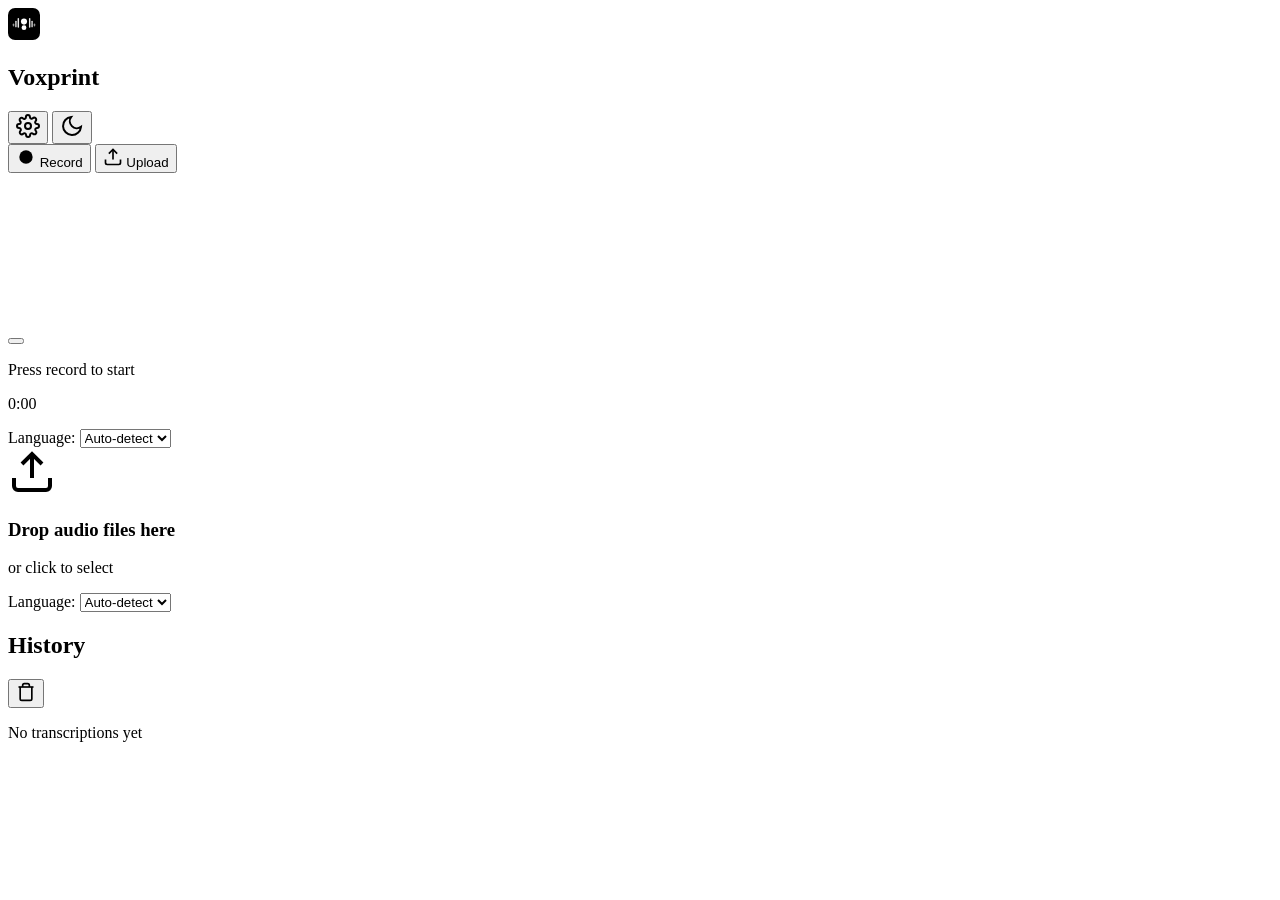
==== docs/app.html @ d233daf8 "fix: hide in-app title in embedded landing demo App name was duplicated: once as the landing-page ca" ====
<!DOCTYPE html>
<html lang="en">
<head>
    <meta charset="UTF-8">
    <meta name="viewport" content="width=device-width, initial-scale=1.0">
    <title>Voxprint: On-Device Transcription</title>
    <meta name="description" content="Transcribe speech, music, and audio files entirely on-device. No account, no cloud, no subscription.">
    <meta property="og:title" content="Voxprint: On-Device Transcription">
    <meta property="og:description" content="Voice to text, nothing leaves your device.">
    <link rel="stylesheet" href="styles.css">
    <style>.embed .navbar-title{display:none}</style>
    <script>if(/[?&]embed\b/.test(location.search))document.documentElement.classList.add('embed')</script>
</head>
<body>
    <div class="app-container">
        <!-- Navigation -->
        <nav class="navbar">
            <div class="navbar-content">
                <div class="navbar-left">
                    <svg class="navbar-icon" viewBox="0 0 200 200" width="32" height="32">
                        <rect width="200" height="200" rx="44" fill="#000000"/>
                        <circle cx="100" cy="85" r="19" fill="#ffffff"/>
                        <circle cx="100" cy="123" r="15" fill="#ffffff"/>
                        <rect x="30" y="97" width="9" height="18" rx="4.5" fill="#9a9a9a"/>
                        <rect x="45" y="79" width="9" height="42" rx="4.5" fill="#d8d8d8"/>
                        <rect x="60" y="63" width="9" height="60" rx="4.5" fill="#e8e8e8"/>
                        <rect x="131" y="63" width="9" height="60" rx="4.5" fill="#e8e8e8"/>
                        <rect x="146" y="79" width="9" height="42" rx="4.5" fill="#d8d8d8"/>
                        <rect x="161" y="97" width="9" height="18" rx="4.5" fill="#9a9a9a"/>
                    </svg>
                    <h1 class="navbar-title">Voxprint</h1>
                </div>
                <div class="navbar-right">
                    <button class="btn-icon" id="settingsBtn" title="Settings">
                        <svg width="24" height="24" viewBox="0 0 24 24" fill="none" stroke="currentColor" stroke-width="2">
                            <path d="M12 15a3 3 0 1 0 0-6 3 3 0 0 0 0 6Z"></path>
                            <path d="M19.4 15a1.65 1.65 0 0 0 .33 1.82l.06.06a2 2 0 1 1-2.83 2.83l-.06-.06a1.65 1.65 0 0 0-1.82-.33 1.65 1.65 0 0 0-1 1.51V21a2 2 0 1 1-4 0v-.09a1.65 1.65 0 0 0-1-1.51 1.65 1.65 0 0 0-1.82.33l-.06.06a2 2 0 1 1-2.83-2.83l.06-.06a1.65 1.65 0 0 0 .33-1.82 1.65 1.65 0 0 0-1.51-1H3a2 2 0 1 1 0-4h.09a1.65 1.65 0 0 0 1.51-1 1.65 1.65 0 0 0-.33-1.82l-.06-.06a2 2 0 1 1 2.83-2.83l.06.06a1.65 1.65 0 0 0 1.82.33h0a1.65 1.65 0 0 0 1-1.51V3a2 2 0 1 1 4 0v.09a1.65 1.65 0 0 0 1 1.51h0a1.65 1.65 0 0 0 1.82-.33l.06-.06a2 2 0 1 1 2.83 2.83l-.06.06a1.65 1.65 0 0 0-.33 1.82v0a1.65 1.65 0 0 0 1.51 1H21a2 2 0 1 1 0 4h-.09a1.65 1.65 0 0 0-1.51 1Z"></path>
                        </svg>
                    </button>
                    <button class="btn-icon" id="themeBtn" title="Toggle dark mode">
                        <svg width="24" height="24" viewBox="0 0 24 24" fill="none" stroke="currentColor" stroke-width="2">
                            <path d="M21 12.79A9 9 0 1 1 11.21 3 7 7 0 0 0 21 12.79z"></path>
                        </svg>
                    </button>
                </div>
            </div>
        </nav>

        <!-- Main Content -->
        <div class="main-content">
            <!-- Input Tabs -->
            <div class="tabs">
                <button class="tab-btn active" data-tab="record">
                    <svg width="20" height="20" viewBox="0 0 24 24" fill="currentColor">
                        <circle cx="12" cy="12" r="8"></circle>
                    </svg>
                    Record
                </button>
                <button class="tab-btn" data-tab="upload">
                    <svg width="20" height="20" viewBox="0 0 24 24" fill="none" stroke="currentColor" stroke-width="2">
                        <path d="M21 15v4a2 2 0 0 1-2 2H5a2 2 0 0 1-2-2v-4"></path>
                        <polyline points="17 8 12 3 7 8"></polyline>
                        <line x1="12" y1="3" x2="12" y2="15"></line>
                    </svg>
                    Upload
                </button>
            </div>

            <!-- Record Tab -->
            <section id="record-tab" class="tab-content active">
                <div class="record-section">
                    <!-- Waveform Visualization -->
                    <div class="waveform-container">
                        <canvas id="waveformCanvas"></canvas>
                        <div class="waveform-bars" id="waveformBars">
                            <div class="bar"></div>
                            <div class="bar"></div>
                            <div class="bar"></div>
                            <div class="bar"></div>
                            <div class="bar"></div>
                        </div>
                    </div>

                    <!-- Record Button -->
                    <div class="record-controls">
                        <button id="recordBtn" class="btn-record">
                            <span class="record-icon"></span>
                        </button>
                        <div class="record-status">
                            <p id="recordStatus">Press record to start</p>
                            <p id="recordTime" class="record-time">0:00</p>
                        </div>
                    </div>

                    <!-- Settings Row -->
                    <div class="settings-row">
                        <div class="setting-group">
                            <label for="languageSelect">Language:</label>
                            <select id="languageSelect" class="select-control">
                                <option value="auto">Auto-detect</option>
                                <option value="en">English</option>
                                <option value="es">Spanish</option>
                                <option value="fr">French</option>
                                <option value="de">German</option>
                                <option value="it">Italian</option>
                                <option value="pt">Portuguese</option>
                                <option value="ru">Russian</option>
                                <option value="ja">Japanese</option>
                                <option value="ko">Korean</option>
                                <option value="zh">Chinese</option>
                                <option value="ar">Arabic</option>
                            </select>
                        </div>
                    </div>
                </div>
            </section>

            <!-- Upload Tab -->
            <section id="upload-tab" class="tab-content">
                <div class="upload-section">
                    <div class="upload-area" id="uploadArea">
                        <svg width="48" height="48" viewBox="0 0 24 24" fill="none" stroke="currentColor" stroke-width="2">
                            <path d="M21 15v4a2 2 0 0 1-2 2H5a2 2 0 0 1-2-2v-4"></path>
                            <polyline points="17 8 12 3 7 8"></polyline>
                            <line x1="12" y1="3" x2="12" y2="15"></line>
                        </svg>
                        <h3>Drop audio files here</h3>
                        <p>or click to select</p>
                        <input type="file" id="fileInput" accept="audio/*" style="display:none;">
                    </div>

                    <!-- Upload Settings -->
                    <div class="settings-row">
                        <div class="setting-group">
                            <label for="uploadLanguageSelect">Language:</label>
                            <select id="uploadLanguageSelect" class="select-control">
                                <option value="auto">Auto-detect</option>
                                <option value="en">English</option>
                                <option value="es">Spanish</option>
                                <option value="fr">French</option>
                                <option value="de">German</option>
                                <option value="it">Italian</option>
                                <option value="pt">Portuguese</option>
                                <option value="ru">Russian</option>
                                <option value="ja">Japanese</option>
                                <option value="ko">Korean</option>
                                <option value="zh">Chinese</option>
                                <option value="ar">Arabic</option>
                            </select>
                        </div>
                    </div>
                </div>
            </section>

            <!-- Transcription Display -->
            <div id="transcriptionArea" class="transcription-area" style="display:none;">
                <div class="transcription-header">
                    <h2>Transcription</h2>
                    <div class="transcription-actions">
                        <button class="btn-action" id="copyBtn" title="Copy to clipboard">
                            <svg width="18" height="18" viewBox="0 0 24 24" fill="none" stroke="currentColor" stroke-width="2">
                                <path d="M16 4h2a2 2 0 0 1 2 2v14a2 2 0 0 1-2 2H6a2 2 0 0 1-2-2V6a2 2 0 0 1 2-2h2"></path>
                                <rect x="8" y="2" width="8" height="4" rx="1" ry="1"></rect>
                            </svg>
                            Copy
                        </button>
                        <button class="btn-action" id="downloadBtn" title="Download as text">
                            <svg width="18" height="18" viewBox="0 0 24 24" fill="none" stroke="currentColor" stroke-width="2">
                                <path d="M21 15v4a2 2 0 0 1-2 2H5a2 2 0 0 1-2-2v-4"></path>
                                <polyline points="7 10 12 15 17 10"></polyline>
                                <line x1="12" y1="15" x2="12" y2="3"></line>
                            </svg>
                            Download
                        </button>
                        <button class="btn-action btn-close" id="closeTranscriptionBtn" title="Close">×</button>
                    </div>
                </div>
                <div id="transcriptionText" class="transcription-text"></div>
                <p id="transcriptionMeta" class="transcription-meta"></p>
            </div>
        </div>

        <!-- History Panel -->
        <div id="historyPanel" class="history-panel">
            <div class="history-header">
                <h2>History</h2>
                <button class="btn-icon" id="clearHistoryBtn" title="Clear all history">
                    <svg width="20" height="20" viewBox="0 0 24 24" fill="none" stroke="currentColor" stroke-width="2">
                        <polyline points="3 6 5 6 21 6"></polyline>
                        <path d="M19 6v14a2 2 0 0 1-2 2H7a2 2 0 0 1-2-2V6m3 0V4a2 2 0 0 1 2-2h4a2 2 0 0 1 2 2v2"></path>
                    </svg>
                </button>
            </div>
            <div id="historyList" class="history-list">
                <p class="history-empty">No transcriptions yet</p>
            </div>
        </div>

        <!-- Settings Modal -->
        <div id="settingsModal" class="modal" style="display:none;">
            <div class="modal-content">
                <div class="modal-header">
                    <h2>Settings</h2>
                    <button class="btn-icon" id="closeSettingsBtn">×</button>
                </div>
                <div class="modal-body">
                    <div class="setting-item">
                        <label for="modelSelect">Transcription Model:</label>
                        <select id="modelSelect" class="select-control">
                            <option value="web-speech">Web Speech API (Fast, Offline)</option>
                        </select>
                        <p class="setting-description">Uses your browser's built-in speech recognition. Offline and free, but accuracy varies by browser.</p>
                    </div>
                    <div class="setting-item">
                        <button id="exportHistoryBtn" class="btn-secondary">Export History as JSON</button>
                        <button id="importHistoryBtn" class="btn-secondary">Import History</button>
                        <input type="file" id="historyFileInput" accept=".json" style="display:none;">
                    </div>
                </div>
            </div>
        </div>

        <!-- Overlay for modals -->
        <div id="modalOverlay" class="modal-overlay" style="display:none;"></div>
    </div>

    <script src="script.js"></script>
</body>
</html>
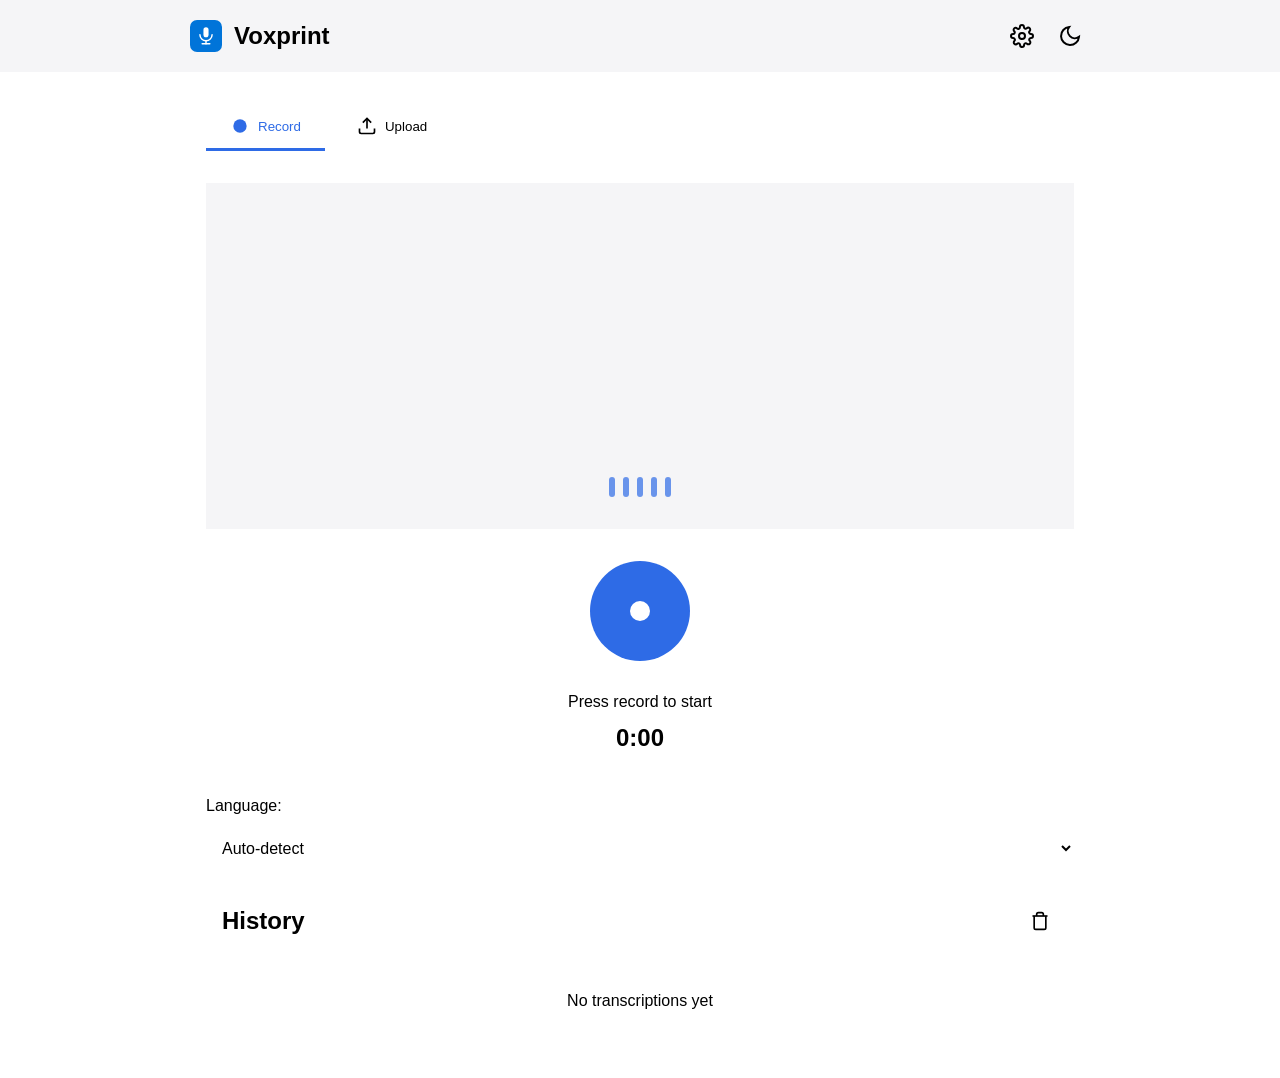
==== commit c05d4913: "1.4.0: fix model load brick, drop Pro, blue UI, settings cleanup Half-copied model folder no longer " ====
--- a/docs/app.html
+++ b/docs/app.html
@@ -8,7 +8,7 @@
     <meta property="og:title" content="Voxprint: On-Device Transcription">
     <meta property="og:description" content="Voice to text, nothing leaves your device.">
     <link rel="stylesheet" href="styles.css">
-    <style>.embed .navbar-title{display:none}</style>
+    <style>.embed .navbar{display:none}.embed .main-content{padding-top:0}</style>
     <script>if(/[?&]embed\b/.test(location.search))document.documentElement.classList.add('embed')</script>
 </head>
 <body>
@@ -17,17 +17,7 @@
         <nav class="navbar">
             <div class="navbar-content">
                 <div class="navbar-left">
-                    <svg class="navbar-icon" viewBox="0 0 200 200" width="32" height="32">
-                        <rect width="200" height="200" rx="44" fill="#000000"/>
-                        <circle cx="100" cy="85" r="19" fill="#ffffff"/>
-                        <circle cx="100" cy="123" r="15" fill="#ffffff"/>
-                        <rect x="30" y="97" width="9" height="18" rx="4.5" fill="#9a9a9a"/>
-                        <rect x="45" y="79" width="9" height="42" rx="4.5" fill="#d8d8d8"/>
-                        <rect x="60" y="63" width="9" height="60" rx="4.5" fill="#e8e8e8"/>
-                        <rect x="131" y="63" width="9" height="60" rx="4.5" fill="#e8e8e8"/>
-                        <rect x="146" y="79" width="9" height="42" rx="4.5" fill="#d8d8d8"/>
-                        <rect x="161" y="97" width="9" height="18" rx="4.5" fill="#9a9a9a"/>
-                    </svg>
+                    <svg class="navbar-icon" viewBox="0 0 200 200" width="32" height="32"><rect width="200" height="200" rx="44" fill="#0074D9"/><!-- Microphone --><rect x="84" y="46" width="32" height="62" rx="16" fill="#ffffff"/><path d="M62 92 a38 38 0 0 0 76 0" fill="none" stroke="#ffffff" stroke-width="9" stroke-linecap="round"/><line x1="100" y1="130" x2="100" y2="148" stroke="#ffffff" stroke-width="9" stroke-linecap="round"/><line x1="76" y1="148" x2="124" y2="148" stroke="#ffffff" stroke-width="9" stroke-linecap="round"/></svg>
                     <h1 class="navbar-title">Voxprint</h1>
                 </div>
                 <div class="navbar-right">
--- a/docs/styles.css
+++ b/docs/styles.css
@@ -0,0 +1,874 @@
+/* Variables & Theme, portfolio vibe (heyitsmejosh.com/tokens.css) */
+@import url("https://heyitsmejosh.com/tokens.css");
+
+:root {
+    --font: var(--font-body, -apple-system, BlinkMacSystemFont, 'SF Pro Text', 'Helvetica Neue', Helvetica, Arial, sans-serif);
+    /* ponytail: Voxprint's own blue instead of the portfolio yellow, the bright
+       accent reads wrong here and fails contrast under white button text. */
+    --primary: #2E6BE6;
+    --primary-ink: #ffffff;
+    --accent-soft: #eef3fd;
+    --primary-light: var(--blue-light);
+    --primary-dark: var(--navy);
+    --text-primary: var(--text);
+    --text-secondary: var(--text2);
+    --bg-secondary: #f5f5f7; /* neutral grey, the portfolio cream read as off-brand next to the blue */
+    --success: #10b981;
+    --error: #ef4444;
+    --radius: var(--radius-lg);
+    --shadow: var(--shadow-sm);
+}
+
+/* Dark mode */
+@media (prefers-color-scheme: dark) {
+    :root {
+        --bg: #111111;
+        --bg2: #1a1a1a;
+        --bg-secondary: #1a1a1a;
+        --text: #e8e8f0;
+        --text2: rgba(232,232,240,0.60);
+        --border: rgba(232,232,240,0.10);
+        --primary: #7FB0FF;
+        --accent-soft: #151a26;
+        --primary-ink: #111111;
+        --primary-dark: var(--blue-light);
+    }
+}
+
+html.dark-mode {
+    --bg: #111111;
+    --bg2: #1a1a1a;
+    --bg-secondary: #1a1a1a;
+    --text: #e8e8f0;
+    --text2: rgba(232,232,240,0.60);
+    --border: rgba(232,232,240,0.10);
+    --primary: #7FB0FF;
+    --primary-ink: #111111;
+    --primary-dark: var(--blue-light);
+    --accent-soft: #151a26;
+}
+
+/* Base */
+* {
+    margin: 0;
+    padding: 0;
+    box-sizing: border-box;
+}
+
+body {
+    font-family: var(--font);
+    color: var(--text-primary);
+    background: var(--bg);
+    transition: background 0.3s, color 0.3s;
+    line-height: 1.6;
+}
+
+/* App Container */
+.app-container {
+    display: flex;
+    min-height: 100vh;
+    flex-direction: column;
+}
+
+/* Navbar */
+.navbar {
+    background: var(--bg-secondary);
+    border-bottom: 1px solid var(--border);
+    padding: 1rem;
+    position: sticky;
+    top: 0;
+    z-index: 100;
+    box-shadow: var(--shadow);
+}
+
+.navbar-content {
+    max-width: 900px;
+    margin: 0 auto;
+    display: flex;
+    justify-content: space-between;
+    align-items: center;
+}
+
+.navbar-left {
+    display: flex;
+    align-items: center;
+    gap: 0.75rem;
+}
+
+.navbar-icon {
+    width: 32px;
+    height: 32px;
+}
+
+.navbar-title {
+    font-size: 1.5rem;
+    font-weight: 600;
+    color: var(--text-primary);
+}
+
+.navbar-right {
+    display: flex;
+    gap: 0.5rem;
+}
+
+/* Main Content */
+.main-content {
+    flex: 1;
+    max-width: 900px;
+    width: 100%;
+    margin: 0 auto;
+    padding: 2rem 1rem;
+}
+
+/* Tabs */
+.tabs {
+    display: flex;
+    gap: 0.5rem;
+    margin-bottom: 2rem;
+    border-bottom: 1px solid var(--border);
+}
+
+.tab-btn {
+    padding: 0.75rem 1.5rem;
+    background: none;
+    border: none;
+    border-bottom: 3px solid transparent;
+    color: var(--text-secondary);
+    cursor: pointer;
+    font-weight: 500;
+    display: flex;
+    align-items: center;
+    gap: 0.5rem;
+    transition: all 0.2s;
+}
+
+.tab-btn:hover {
+    color: var(--primary);
+}
+
+.tab-btn.active {
+    color: var(--primary);
+    border-bottom-color: var(--primary);
+}
+
+/* Tab Content */
+.tab-content {
+    display: none;
+}
+
+.tab-content.active {
+    display: block;
+}
+
+/* Record Section */
+.record-section {
+    display: flex;
+    flex-direction: column;
+    gap: 2rem;
+}
+
+.waveform-container {
+    display: flex;
+    flex-direction: column;
+    align-items: center;
+    justify-content: center;
+    gap: 2rem;
+    padding: 2rem;
+    background: var(--bg-secondary);
+    border-radius: var(--radius);
+    min-height: 250px;
+    position: relative;
+}
+
+#waveformCanvas {
+    width: 100%;
+    max-width: 400px;
+    height: 150px;
+}
+
+.waveform-bars {
+    display: flex;
+    gap: 8px;
+    align-items: flex-end;
+    height: 100px;
+    justify-content: center;
+}
+
+.bar {
+    width: 6px;
+    height: 20px;
+    background: var(--primary);
+    border-radius: 3px;
+    transition: height 0.1s ease-out;
+    opacity: 0.7;
+}
+
+.bar:nth-child(2) { transition-delay: 0.02s; }
+.bar:nth-child(3) { transition-delay: 0.04s; }
+.bar:nth-child(4) { transition-delay: 0.02s; }
+.bar:nth-child(5) { transition-delay: 0.04s; }
+
+/* Record Controls */
+.record-controls {
+    display: flex;
+    flex-direction: column;
+    align-items: center;
+    gap: 1.5rem;
+}
+
+.btn-record {
+    width: 100px;
+    height: 100px;
+    border-radius: 50%;
+    border: none;
+    background: var(--primary);
+    color: white;
+    cursor: pointer;
+    display: flex;
+    align-items: center;
+    justify-content: center;
+    font-weight: 600;
+    font-size: 1.1rem;
+    transition: all 0.2s;
+    box-shadow: var(--shadow-lg);
+    position: relative;
+}
+
+.btn-record:hover {
+    background: var(--primary-dark);
+    transform: scale(1.05);
+}
+
+.btn-record.recording {
+    animation: pulse 1s infinite;
+}
+
+@keyframes pulse {
+    0% { transform: scale(1); }
+    50% { transform: scale(1.05); }
+    100% { transform: scale(1); }
+}
+
+.record-icon {
+    display: inline-block;
+    width: 20px;
+    height: 20px;
+    background: white;
+    border-radius: 50%;
+}
+
+.btn-record.recording .record-icon {
+    width: 10px;
+    height: 10px;
+}
+
+.record-status {
+    text-align: center;
+}
+
+.record-status p {
+    margin: 0.25rem 0;
+    color: var(--text-secondary);
+}
+
+.record-time {
+    font-size: 1.5rem;
+    font-weight: 600;
+    color: var(--primary);
+}
+
+/* Settings Row */
+.settings-row {
+    display: grid;
+    grid-template-columns: repeat(auto-fit, minmax(200px, 1fr));
+    gap: 1rem;
+}
+
+.setting-group {
+    display: flex;
+    flex-direction: column;
+    gap: 0.5rem;
+}
+
+.setting-group label {
+    font-weight: 500;
+    color: var(--text-primary);
+}
+
+.select-control {
+    padding: 0.75rem;
+    border: 1px solid var(--border);
+    border-radius: var(--radius);
+    background: var(--bg);
+    color: var(--text-primary);
+    font-size: 1rem;
+    cursor: pointer;
+}
+
+.select-control:focus {
+    outline: none;
+    border-color: var(--primary);
+    box-shadow: 0 0 0 3px rgba(91, 155, 213, 0.15);
+}
+
+/* Upload Section */
+.upload-section {
+    display: flex;
+    flex-direction: column;
+    gap: 2rem;
+}
+
+.upload-area {
+    border: 2px dashed var(--border);
+    border-radius: var(--radius);
+    padding: 3rem 2rem;
+    text-align: center;
+    cursor: pointer;
+    transition: all 0.2s;
+    background: var(--bg-secondary);
+}
+
+.upload-area:hover {
+    border-color: var(--primary);
+    background: rgba(91, 155, 213, 0.08);
+}
+
+.upload-area svg {
+    color: var(--primary);
+    margin-bottom: 1rem;
+}
+
+.upload-area h3 {
+    margin-bottom: 0.5rem;
+    color: var(--text-primary);
+}
+
+.upload-area p {
+    color: var(--text-secondary);
+}
+
+/* Transcription Area */
+.transcription-area {
+    background: var(--bg-secondary);
+    border-radius: var(--radius);
+    padding: 2rem;
+    margin-top: 2rem;
+    box-shadow: var(--shadow);
+}
+
+.transcription-header {
+    display: flex;
+    justify-content: space-between;
+    align-items: center;
+    margin-bottom: 1.5rem;
+}
+
+.transcription-header h2 {
+    margin: 0;
+}
+
+.transcription-actions {
+    display: flex;
+    gap: 0.5rem;
+}
+
+.btn-action {
+    padding: 0.5rem 1rem;
+    background: var(--primary);
+    color: white;
+    border: none;
+    border-radius: var(--radius);
+    cursor: pointer;
+    font-size: 0.9rem;
+    display: flex;
+    align-items: center;
+    gap: 0.5rem;
+    transition: all 0.2s;
+}
+
+.btn-action:hover {
+    background: var(--primary-dark);
+}
+
+.btn-action.btn-close {
+    padding: 0.5rem;
+    width: 32px;
+    height: 32px;
+    display: flex;
+    align-items: center;
+    justify-content: center;
+    font-size: 1.5rem;
+}
+
+.transcription-text {
+    font-size: 1.1rem;
+    line-height: 1.8;
+    margin-bottom: 1rem;
+    color: var(--text-primary);
+    word-break: break-word;
+}
+
+.transcription-meta {
+    font-size: 0.85rem;
+    color: var(--text-secondary);
+}
+
+/* History Panel */
+.history-panel {
+    width: 100%;
+    max-width: 900px;
+    margin: 0 auto;
+    padding: 0 1rem 2rem;
+}
+
+.history-header {
+    display: flex;
+    justify-content: space-between;
+    align-items: center;
+    margin-bottom: 1rem;
+    padding: 0 1rem;
+}
+
+.history-header h2 {
+    margin: 0;
+}
+
+.history-list {
+    display: flex;
+    flex-direction: column;
+    gap: 0.75rem;
+}
+
+.history-item {
+    padding: 1rem;
+    background: var(--bg-secondary);
+    border-radius: var(--radius);
+    cursor: pointer;
+    transition: all 0.2s;
+}
+
+.history-item:hover {
+    background: var(--border);
+}
+
+.history-item-text {
+    color: var(--text-primary);
+    margin-bottom: 0.5rem;
+    line-height: 1.5;
+    display: -webkit-box;
+    -webkit-line-clamp: 2;
+    -webkit-box-orient: vertical;
+    overflow: hidden;
+}
+
+.history-item-date {
+    font-size: 0.85rem;
+    color: var(--text-secondary);
+}
+
+.history-item-actions {
+    display: flex;
+    gap: 0.5rem;
+    margin-top: 0.5rem;
+}
+
+.btn-icon-small {
+    padding: 0.25rem 0.5rem;
+    background: var(--primary);
+    color: white;
+    border: none;
+    border-radius: 4px;
+    cursor: pointer;
+    font-size: 0.75rem;
+    transition: all 0.2s;
+}
+
+.btn-icon-small:hover {
+    background: var(--primary-dark);
+}
+
+.history-empty {
+    text-align: center;
+    color: var(--text-secondary);
+    padding: 2rem;
+}
+
+/* Buttons */
+.btn-icon {
+    padding: 0.5rem;
+    background: none;
+    border: none;
+    color: var(--text-primary);
+    cursor: pointer;
+    display: flex;
+    align-items: center;
+    justify-content: center;
+    border-radius: var(--radius);
+    transition: all 0.2s;
+}
+
+.btn-icon:hover {
+    background: var(--bg-secondary);
+    color: var(--primary);
+}
+
+.btn-secondary {
+    padding: 0.75rem 1.5rem;
+    background: var(--primary);
+    color: white;
+    border: none;
+    border-radius: var(--radius);
+    cursor: pointer;
+    font-weight: 500;
+    transition: all 0.2s;
+    width: 100%;
+    margin-top: 0.5rem;
+}
+
+.btn-secondary:hover {
+    background: var(--primary-dark);
+}
+
+/* Modal */
+.modal-overlay {
+    position: fixed;
+    top: 0;
+    left: 0;
+    right: 0;
+    bottom: 0;
+    background: rgba(0, 0, 0, 0.5);
+    z-index: 999;
+}
+
+.modal {
+    position: fixed;
+    top: 50%;
+    left: 50%;
+    transform: translate(-50%, -50%);
+    z-index: 1000;
+    max-width: 500px;
+    width: 90%;
+}
+
+.modal-content {
+    background: var(--bg);
+    border-radius: var(--radius);
+    box-shadow: var(--shadow-lg);
+    overflow: hidden;
+}
+
+.modal-header {
+    padding: 1.5rem;
+    border-bottom: 1px solid var(--border);
+    display: flex;
+    justify-content: space-between;
+    align-items: center;
+}
+
+.modal-header h2 {
+    margin: 0;
+}
+
+.modal-body {
+    padding: 1.5rem;
+    max-height: 70vh;
+    overflow-y: auto;
+}
+
+.setting-item {
+    margin-bottom: 1.5rem;
+}
+
+.setting-item label {
+    display: block;
+    font-weight: 500;
+    margin-bottom: 0.5rem;
+    color: var(--text-primary);
+}
+
+.setting-description {
+    font-size: 0.85rem;
+    color: var(--text-secondary);
+    margin-top: 0.5rem;
+}
+
+/* Responsive */
+@media (max-width: 768px) {
+    .navbar-left {
+        gap: 0.5rem;
+    }
+
+    .navbar-title {
+        font-size: 1.25rem;
+    }
+
+    .main-content {
+        padding: 1rem 0.75rem;
+    }
+
+    .tabs {
+        margin-bottom: 1.5rem;
+    }
+
+    .tab-btn {
+        padding: 0.5rem 1rem;
+        font-size: 0.9rem;
+    }
+
+    .btn-record {
+        width: 80px;
+        height: 80px;
+    }
+
+    .waveform-container {
+        min-height: 200px;
+    }
+
+    .transcription-area {
+        padding: 1.5rem;
+    }
+
+    .transcription-header {
+        flex-direction: column;
+        align-items: flex-start;
+        gap: 1rem;
+    }
+
+    .transcription-actions {
+        width: 100%;
+        gap: 0.5rem;
+    }
+
+    .btn-action {
+        flex: 1;
+        justify-content: center;
+    }
+
+    .settings-row {
+        grid-template-columns: 1fr;
+    }
+}
+
+@media (max-width: 480px) {
+    .navbar-content {
+        padding: 0 0.5rem;
+    }
+
+    .navbar-title {
+        font-size: 1rem;
+    }
+
+    .main-content {
+        padding: 1rem 0.5rem;
+    }
+
+    .modal {
+        width: 95%;
+    }
+
+    .history-item {
+        padding: 0.75rem;
+    }
+
+    .btn-record {
+        width: 70px;
+        height: 70px;
+        font-size: 0.9rem;
+    }
+
+    .record-time {
+        font-size: 1.2rem;
+    }
+
+    .tab-btn {
+        padding: 0.5rem 0.75rem;
+        font-size: 0.8rem;
+    }
+
+    .transcription-text {
+        font-size: 1rem;
+    }
+}
+
+/* Animations */
+@keyframes fadeIn {
+    from {
+        opacity: 0;
+        transform: translateY(10px);
+    }
+    to {
+        opacity: 1;
+        transform: translateY(0);
+    }
+}
+
+.history-item {
+    animation: fadeIn 0.3s ease-out;
+}
+
+/* Utilities */
+.hidden {
+    display: none !important;
+}
+
+/* Landing page, matches the house landing style (see bookrank/index.html):
+   tinted hero band, 760px column, pill buttons, feature grid, closing CTA. */
+.container { max-width: 760px; margin: 0 auto; padding: 0 1.5rem; }
+
+.landing-hero {
+    position: relative;
+    overflow: hidden;
+    isolation: isolate;
+    background: var(--accent-soft);
+    padding: 5.5rem 1.5rem 4.5rem;
+    text-align: center;
+}
+
+/* Animated hero wall, the same drifting card wall the other project landing
+   pages use. No canvas; CSS transforms only, and it stops dead under
+   prefers-reduced-motion. */
+.hero-wall {
+    position: absolute; inset: -8%; z-index: 0;
+    display: grid; grid-auto-flow: column; grid-auto-columns: 1fr; gap: 10px;
+    opacity: 0.55;
+    pointer-events: none; user-select: none;
+}
+.wall-col { display: flex; min-width: 0; flex-direction: column; gap: 10px; }
+.wall-col.up   { animation: wall-up   var(--dur) linear infinite; }
+.wall-col.down { animation: wall-down var(--dur) linear infinite; }
+@keyframes wall-up   { from { transform: translateY(0); }    to { transform: translateY(-50%); } }
+@keyframes wall-down { from { transform: translateY(-50%); } to { transform: translateY(0); } }
+
+.wall-card {
+    aspect-ratio: 5/3; border-radius: 6px; display: flex;
+    flex-direction: column; align-items: center; justify-content: center;
+    gap: 0.2rem; padding: 0.45rem; text-align: center; overflow: hidden;
+    background: var(--bg2); border: 1px solid var(--border);
+}
+.wall-card b { font-size: 0.78rem; font-weight: 600; color: var(--text); line-height: 1.15; }
+.wall-card span { font-size: 0.62rem; color: var(--text2); line-height: 1.1; }
+
+/* keeps the headline readable over the wall, in either theme */
+.hero-scrim {
+    position: absolute; inset: 0; z-index: 1; pointer-events: none;
+    background:
+        radial-gradient(ellipse 55% 60% at 50% 45%, var(--bg) 20%, transparent 80%),
+        linear-gradient(var(--bg), transparent 30%, transparent 62%, var(--bg) 96%),
+        color-mix(in srgb, var(--bg) 50%, transparent);
+}
+
+.hero-copy { position: relative; z-index: 2; max-width: 640px; margin: 0 auto; }
+
+@media (prefers-reduced-motion: reduce) {
+    .wall-col { animation: none; }
+}
+
+.landing-hero img {
+    border-radius: 22px;
+    margin: 0 auto 1.75rem;
+    display: block;
+}
+
+.landing-hero h1 {
+    font-size: clamp(2.25rem, 6.5vw, 3.5rem);
+    font-weight: 700;
+    letter-spacing: -0.025em;
+    line-height: 1.08;
+    margin-bottom: 0.85rem;
+}
+
+.landing-hero p {
+    color: var(--text-secondary);
+    font-size: clamp(1.05rem, 2.4vw, 1.25rem);
+    max-width: 34rem;
+    margin: 0 auto 2.25rem;
+}
+
+.landing-ctas {
+    display: flex;
+    gap: 0.75rem;
+    justify-content: center;
+    flex-wrap: wrap;
+}
+
+.btn {
+    display: inline-block;
+    padding: 0.7rem 1.5rem;
+    border-radius: 100px;
+    font-size: 0.98rem;
+    font-weight: 600;
+    border: 1.5px solid transparent;
+    text-decoration: none;
+    transition: transform 0.15s ease, opacity 0.15s ease, border-color 0.15s ease;
+}
+.btn:hover { transform: translateY(-1px); }
+
+.btn-primary { background: var(--primary); color: var(--primary-ink); }
+.btn-primary:hover { opacity: 0.9; }
+
+.btn-outline { border-color: var(--border); color: var(--text-primary); background: var(--bg); }
+.btn-outline:hover { border-color: var(--primary); color: var(--primary); }
+
+/* visible keyboard focus, the default outline is lost against the wall */
+a:focus-visible {
+    outline: 2px solid var(--primary);
+    outline-offset: 3px;
+    border-radius: 4px;
+}
+a.skip { position: absolute; left: -9999px; }
+a.skip:focus {
+    position: fixed; left: 1rem; top: 1rem; z-index: 99;
+    padding: 0.5rem 0.9rem; background: var(--bg2);
+    border: 1px solid var(--border); border-radius: var(--radius-sm);
+    color: var(--text-primary); text-decoration: none;
+}
+
+.landing-features, .closing { padding: 4rem 0; }
+
+.landing-features h2, .closing h2 {
+    font-size: clamp(1.5rem, 3.6vw, 2rem);
+    font-weight: 700;
+    letter-spacing: -0.02em;
+    margin-bottom: 2.25rem;
+    text-align: center;
+}
+
+.grid {
+    display: grid;
+    grid-template-columns: repeat(auto-fit, minmax(220px, 1fr));
+    gap: 1.5rem;
+}
+
+.feature {
+    background: var(--bg2);
+    border: 1px solid var(--border);
+    border-radius: 14px;
+    padding: 1.4rem;
+}
+.feature h3 { font-size: 1rem; font-weight: 650; margin-bottom: 0.4rem; }
+.feature p { color: var(--text-secondary); font-size: 0.93rem; }
+
+.closing {
+    background: var(--bg2);
+    border-top: 1px solid var(--border);
+    text-align: center;
+}
+.closing h2 { margin-bottom: 0.85rem; }
+.closing p { color: var(--text-secondary); max-width: 34rem; margin: 0 auto 1.75rem; }
+
+.landing-footer {
+    padding: 2.5rem 0 3.5rem;
+    text-align: center;
+    color: var(--text-secondary);
+    font-size: 0.9rem;
+}
+.landing-footer p + p { margin-top: 0.35rem; }
+.landing-footer a { color: var(--primary); text-decoration: none; }
+.landing-footer a:hover { text-decoration: underline; }
+
+@media (max-width: 640px) {
+    /* ponytail: keep the wall on phones, just quieter behind the copy */
+    .hero-wall { opacity: 0.35; gap: 8px; }
+    .landing-hero { padding: 3.5rem 1.25rem 3rem; }
+}
+
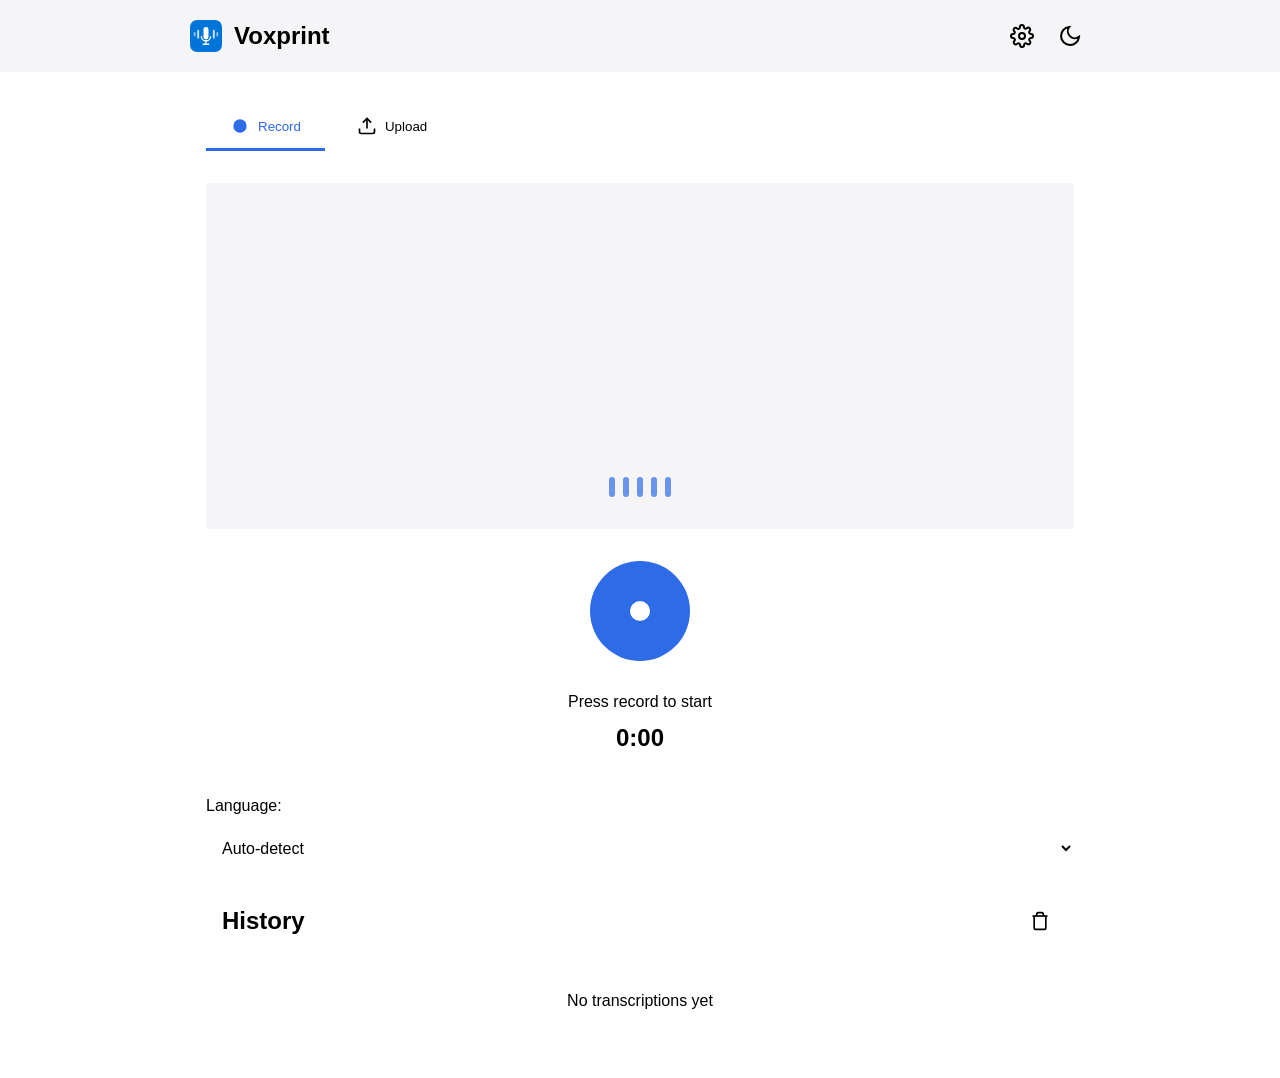
==== commit 118e64b0: "Icon refresh, README and CLAUDE.md rewrite Mic with the app's own waveform bars on the same blue. Bu" ====
--- a/docs/app.html
+++ b/docs/app.html
@@ -17,7 +17,7 @@
         <nav class="navbar">
             <div class="navbar-content">
                 <div class="navbar-left">
-                    <svg class="navbar-icon" viewBox="0 0 200 200" width="32" height="32"><rect width="200" height="200" rx="44" fill="#0074D9"/><!-- Microphone --><rect x="84" y="46" width="32" height="62" rx="16" fill="#ffffff"/><path d="M62 92 a38 38 0 0 0 76 0" fill="none" stroke="#ffffff" stroke-width="9" stroke-linecap="round"/><line x1="100" y1="130" x2="100" y2="148" stroke="#ffffff" stroke-width="9" stroke-linecap="round"/><line x1="76" y1="148" x2="124" y2="148" stroke="#ffffff" stroke-width="9" stroke-linecap="round"/></svg>
+                    <svg class="navbar-icon" viewBox="0 0 200 200" width="32" height="32"><rect width="200" height="200" rx="44" fill="#0074D9"/><rect x="23.4" y="75.4" width="11.7" height="27.3" rx="5.9" fill="#ffffff" fill-opacity="0.55"/><rect x="45.3" y="61.7" width="11.7" height="54.7" rx="5.9" fill="#ffffff" fill-opacity="0.8"/><rect x="143.0" y="61.7" width="11.7" height="54.7" rx="5.9" fill="#ffffff" fill-opacity="0.8"/><rect x="164.8" y="75.4" width="11.7" height="27.3" rx="5.9" fill="#ffffff" fill-opacity="0.55"/><rect x="84.4" y="44.1" width="31.2" height="78.1" rx="15.6" fill="#ffffff"/><rect x="95.7" y="130.1" width="8.6" height="19.5" rx="4.3" fill="#ffffff"/><rect x="78.5" y="147.3" width="43.0" height="8.6" rx="4.3" fill="#ffffff"/><path d="M71.1 100.8 a28.9 28.9 0 0 0 57.8 0" fill="none" stroke="#ffffff" stroke-width="8.6"/></svg>
                     <h1 class="navbar-title">Voxprint</h1>
                 </div>
                 <div class="navbar-right">
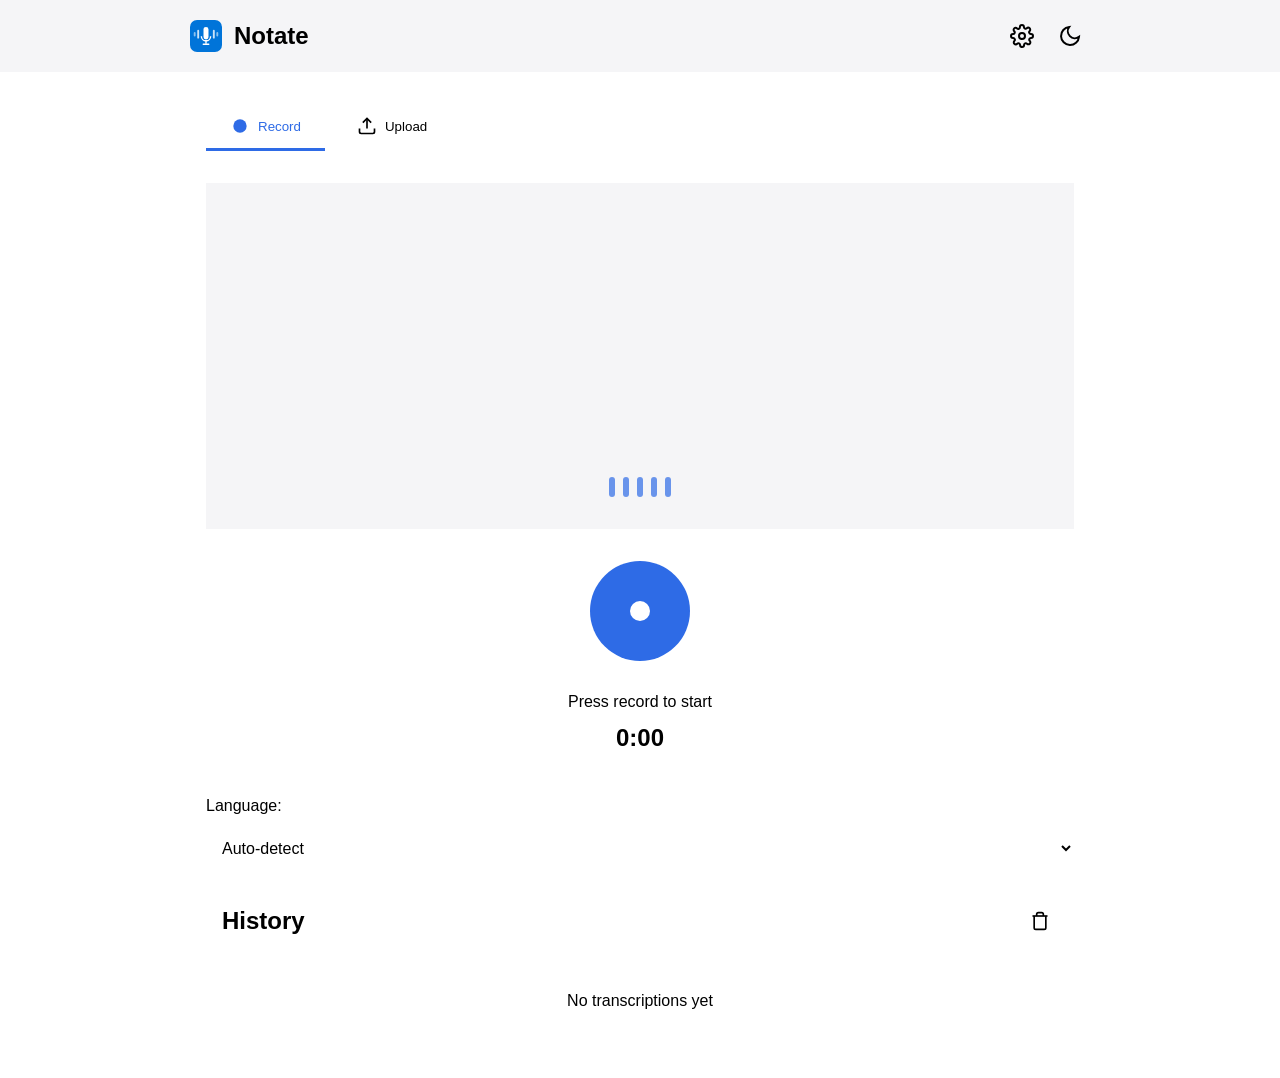
==== commit 224fa477: "Rename to Notate: display name, landing, docs, URLs Store listing name follows with 1.4.1. Targets, " ====
--- a/docs/app.html
+++ b/docs/app.html
@@ -3,9 +3,9 @@
 <head>
     <meta charset="UTF-8">
     <meta name="viewport" content="width=device-width, initial-scale=1.0">
-    <title>Voxprint: On-Device Transcription</title>
+    <title>Notate: On-Device Transcription</title>
     <meta name="description" content="Transcribe speech, music, and audio files entirely on-device. No account, no cloud, no subscription.">
-    <meta property="og:title" content="Voxprint: On-Device Transcription">
+    <meta property="og:title" content="Notate: On-Device Transcription">
     <meta property="og:description" content="Voice to text, nothing leaves your device.">
     <link rel="stylesheet" href="styles.css">
     <style>.embed .navbar{display:none}.embed .main-content{padding-top:0}</style>
@@ -18,7 +18,7 @@
             <div class="navbar-content">
                 <div class="navbar-left">
                     <svg class="navbar-icon" viewBox="0 0 200 200" width="32" height="32"><rect width="200" height="200" rx="44" fill="#0074D9"/><rect x="23.4" y="75.4" width="11.7" height="27.3" rx="5.9" fill="#ffffff" fill-opacity="0.55"/><rect x="45.3" y="61.7" width="11.7" height="54.7" rx="5.9" fill="#ffffff" fill-opacity="0.8"/><rect x="143.0" y="61.7" width="11.7" height="54.7" rx="5.9" fill="#ffffff" fill-opacity="0.8"/><rect x="164.8" y="75.4" width="11.7" height="27.3" rx="5.9" fill="#ffffff" fill-opacity="0.55"/><rect x="84.4" y="44.1" width="31.2" height="78.1" rx="15.6" fill="#ffffff"/><rect x="95.7" y="130.1" width="8.6" height="19.5" rx="4.3" fill="#ffffff"/><rect x="78.5" y="147.3" width="43.0" height="8.6" rx="4.3" fill="#ffffff"/><path d="M71.1 100.8 a28.9 28.9 0 0 0 57.8 0" fill="none" stroke="#ffffff" stroke-width="8.6"/></svg>
-                    <h1 class="navbar-title">Voxprint</h1>
+                    <h1 class="navbar-title">Notate</h1>
                 </div>
                 <div class="navbar-right">
                     <button class="btn-icon" id="settingsBtn" title="Settings">
--- a/docs/styles.css
+++ b/docs/styles.css
@@ -3,7 +3,7 @@
 
 :root {
     --font: var(--font-body, -apple-system, BlinkMacSystemFont, 'SF Pro Text', 'Helvetica Neue', Helvetica, Arial, sans-serif);
-    /* ponytail: Voxprint's own blue instead of the portfolio yellow, the bright
+    /* ponytail: Notate's own blue instead of the portfolio yellow, the bright
        accent reads wrong here and fails contrast under white button text. */
     --primary: #2E6BE6;
     --primary-ink: #ffffff;
